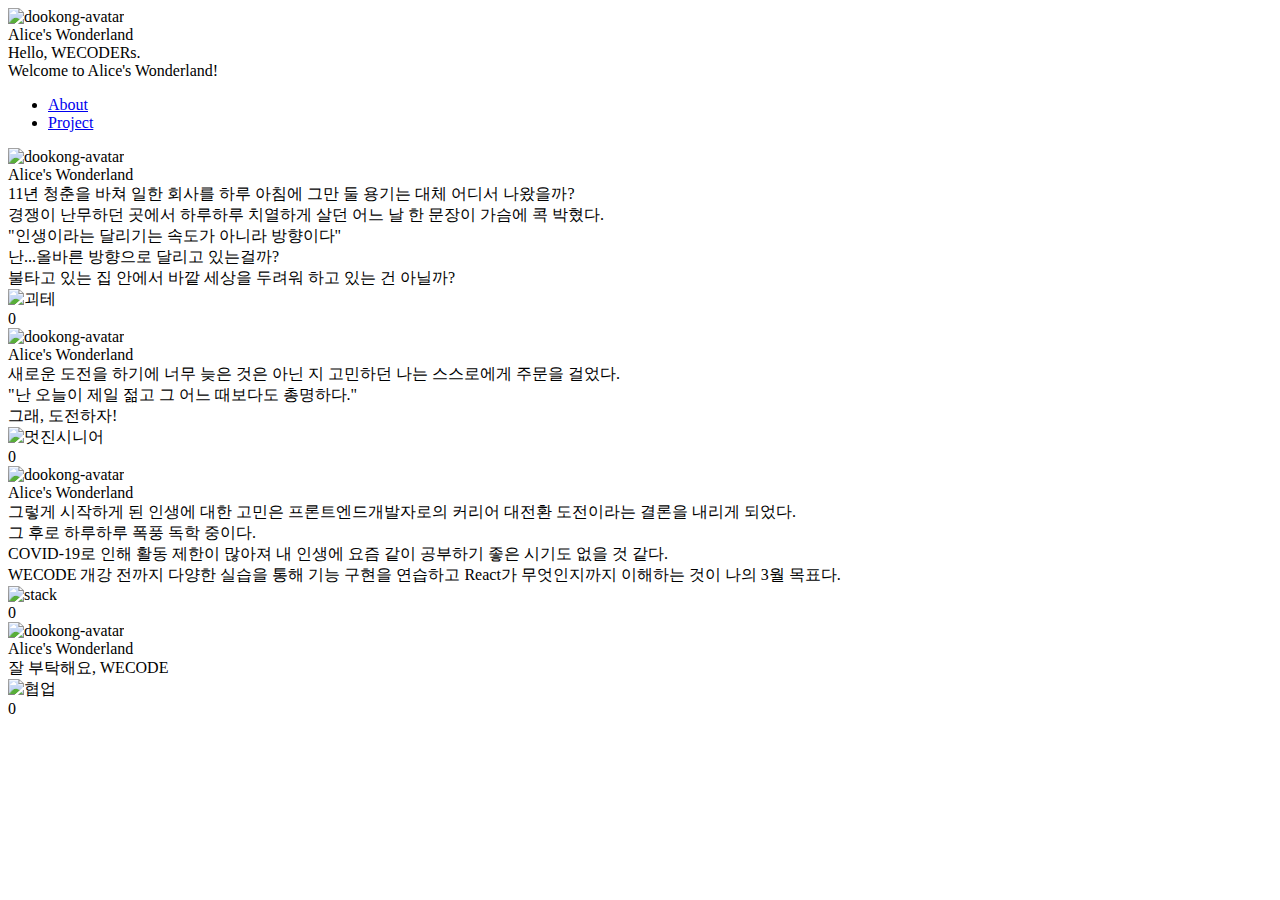
==== index.html @ 56304fc0 "modify like-count to 0" ====
<!DOCTYPE html>
<html lang="en">
	<head>
		<meta charset="UTF-8" />
		<meta http-equiv="X-UA-Compatible" content="IE=edge" />
		<meta name="viewport" content="width=device-width, initial-scale=1.0" />
		<script src="https://kit.fontawesome.com/c539d32fc7.js" crossorigin="anonymous"></script>
		<link rel="preconnect" href="https://fonts.gstatic.com" />
		<link href="https://fonts.googleapis.com/css2?family=Roboto&display=swap" rel="stylesheet" />
		<link rel="shortcut icon" href="./assets/favicon1.ico" type="image/x-icon" />
		<link rel="icon" href="./assets/favicon1.ico" type="image/x-icon" />
		<link rel="stylesheet" href="style.css" />
		<title>Alice's Page</title>
	</head>
	<body>
		<!-- main page -->
		<div class="main">
			<!-- container -->
			<div class="main__container">
				<div class="main__info">
					<img class="main__avatar" src="./assets/두콩이 펫 가족 (46).jpg" alt="dookong-avatar" />
					<div class="main__title">Alice's Wonderland</div>
				</div>
				<div class="main__icons">
					<a
						href="https://www.instagram.com/1dookong/"
						class="main__icon main__icon--active"
						target="_blank"
					>
						<i class="fab fa-instagram"></i>
					</a>
					<a href="mailto:aliceinkorea.frontend@gmail.com" class="main__icon" target="_blank">
						<i class="far fa-envelope"></i>
					</a>
				</div>
			</div>
			<!-- text -->
			<div class="main__text">Hello, WECODERs.<br />Welcome to Alice's Wonderland!</div>

			<!-- menus -->
			<ul class="main__menus">
				<li class="main__menu main__menu--on">
					<a href="./index.html">About</a>
				</li>
				<li class="main__menu">
					<a href="./project.html">Project</a>
				</li>
			</ul>
		</div>

		<!-- card1 -->
		<div class="card">
			<!-- common component -->
			<div class="card__info">
				<img class="card__avatar" src="./assets/두콩이 펫 가족 (46).jpg" alt="dookong-avatar" />
				<div class="card__title">Alice's Wonderland</div>
			</div>

			<!-- text area -->
			<div class="card__text">
				11년 청춘을 바쳐 일한 회사를 하루 아침에 그만 둘 용기는 대체 어디서 나왔을까? <br />경쟁이
				난무하던 곳에서 하루하루 치열하게 살던 어느 날 한 문장이 가슴에 콕 박혔다. <br />"인생이라는
				달리기는 속도가 아니라 방향이다"<br />
				난...올바른 방향으로 달리고 있는걸까? <br />불타고 있는 집 안에서 바깥 세상을 두려워 하고
				있는 건 아닐까?
			</div>

			<!-- img area -->
			<img class="card__img" src="./assets/괴테.jfif" alt="괴테" />
			<div class="card__divider"></div>

			<!-- footer -->
			<div class="footer">
				<div class="footer__icon">
					<i class="fas fa-heart"></i>
					<span class="card__likes">0</span>
				</div>
				<div class="footer__icon">
					<i class="fas fa-share-alt"></i>
				</div>
			</div>
		</div>

		<!-- card2 -->
		<div class="card">
			<!-- common component -->
			<div class="card__info">
				<img class="card__avatar" src="./assets/두콩이 펫 가족 (46).jpg" alt="dookong-avatar" />
				<div class="card__title">Alice's Wonderland</div>
			</div>

			<!-- text area -->
			<div class="card__text">
				새로운 도전을 하기에 너무 늦은 것은 아닌 지 고민하던 나는 스스로에게 주문을 걸었다.<br />
				"난 오늘이 제일 젊고 그 어느 때보다도 총명하다."<br />
				그래, 도전하자!
			</div>

			<!-- img area -->
			<img class="card__img" src="./assets/액티브시니어.png" alt="멋진시니어" />
			<div class="card__divider"></div>
			<!-- icons -->
			<div class="footer">
				<div class="footer__icon">
					<i class="fas fa-heart"></i>
					<span class="card__likes">0</span>
				</div>
				<div class="footer__icon">
					<i class="fas fa-share-alt"></i>
				</div>
			</div>
		</div>

		<!-- card3 -->
		<div class="card">
			<!-- common component -->
			<div class="card__info">
				<img class="card__avatar" src="./assets/두콩이 펫 가족 (46).jpg" alt="dookong-avatar" />
				<div class="card__title">Alice's Wonderland</div>
			</div>

			<!-- text area -->
			<div class="card__text">
				그렇게 시작하게 된 인생에 대한 고민은 프론트엔드개발자로의 커리어 대전환 도전이라는 결론을
				내리게 되었다.<br />
				그 후로 하루하루 폭풍 독학 중이다.<br />
				COVID-19로 인해 활동 제한이 많아져 내 인생에 요즘 같이 공부하기 좋은 시기도 없을 것 같다.<br />
				WECODE 개강 전까지 다양한 실습을 통해 기능 구현을 연습하고 React가 무엇인지까지 이해하는
				것이 나의 3월 목표다.
			</div>

			<!-- img area -->
			<img class="card__img" src="./assets/HTML-CSS-Javascript-and-React.JS 2.png" alt="stack" />
			<div class="card__divider"></div>

			<!-- footer -->
			<div class="footer">
				<div class="footer__icon">
					<i class="fas fa-heart"></i>
					<span class="card__likes">0</span>
				</div>
				<div class="footer__icon">
					<i class="fas fa-share-alt"></i>
				</div>
			</div>
		</div>

		<!-- card4 -->
		<div class="card">
			<!-- common component -->
			<div class="card__info">
				<img class="card__avatar" src="./assets/두콩이 펫 가족 (46).jpg" alt="dookong-avatar" />
				<div class="card__title">Alice's Wonderland</div>
			</div>

			<!-- text area -->
			<div class="card__text">
				잘 부탁해요, <span> <i class="fas fa-chevron-right"></i>WECODE</span>
				<i class="far fa-kiss-wink-heart"></i>
			</div>

			<!-- img area -->
			<img class="card__img" src="./assets/협업.jpg" alt="협업" />
			<div class="card__divider"></div>

			<!-- footer -->
			<div class="footer">
				<div class="footer__icon">
					<i class="fas fa-heart"></i>
					<span class="card__likes">0</span>
				</div>
				<div class="footer__icon">
					<i class="fas fa-share-alt"></i>
				</div>
			</div>
		</div>
		<script src="main.js"></script>
	</body>
</html>
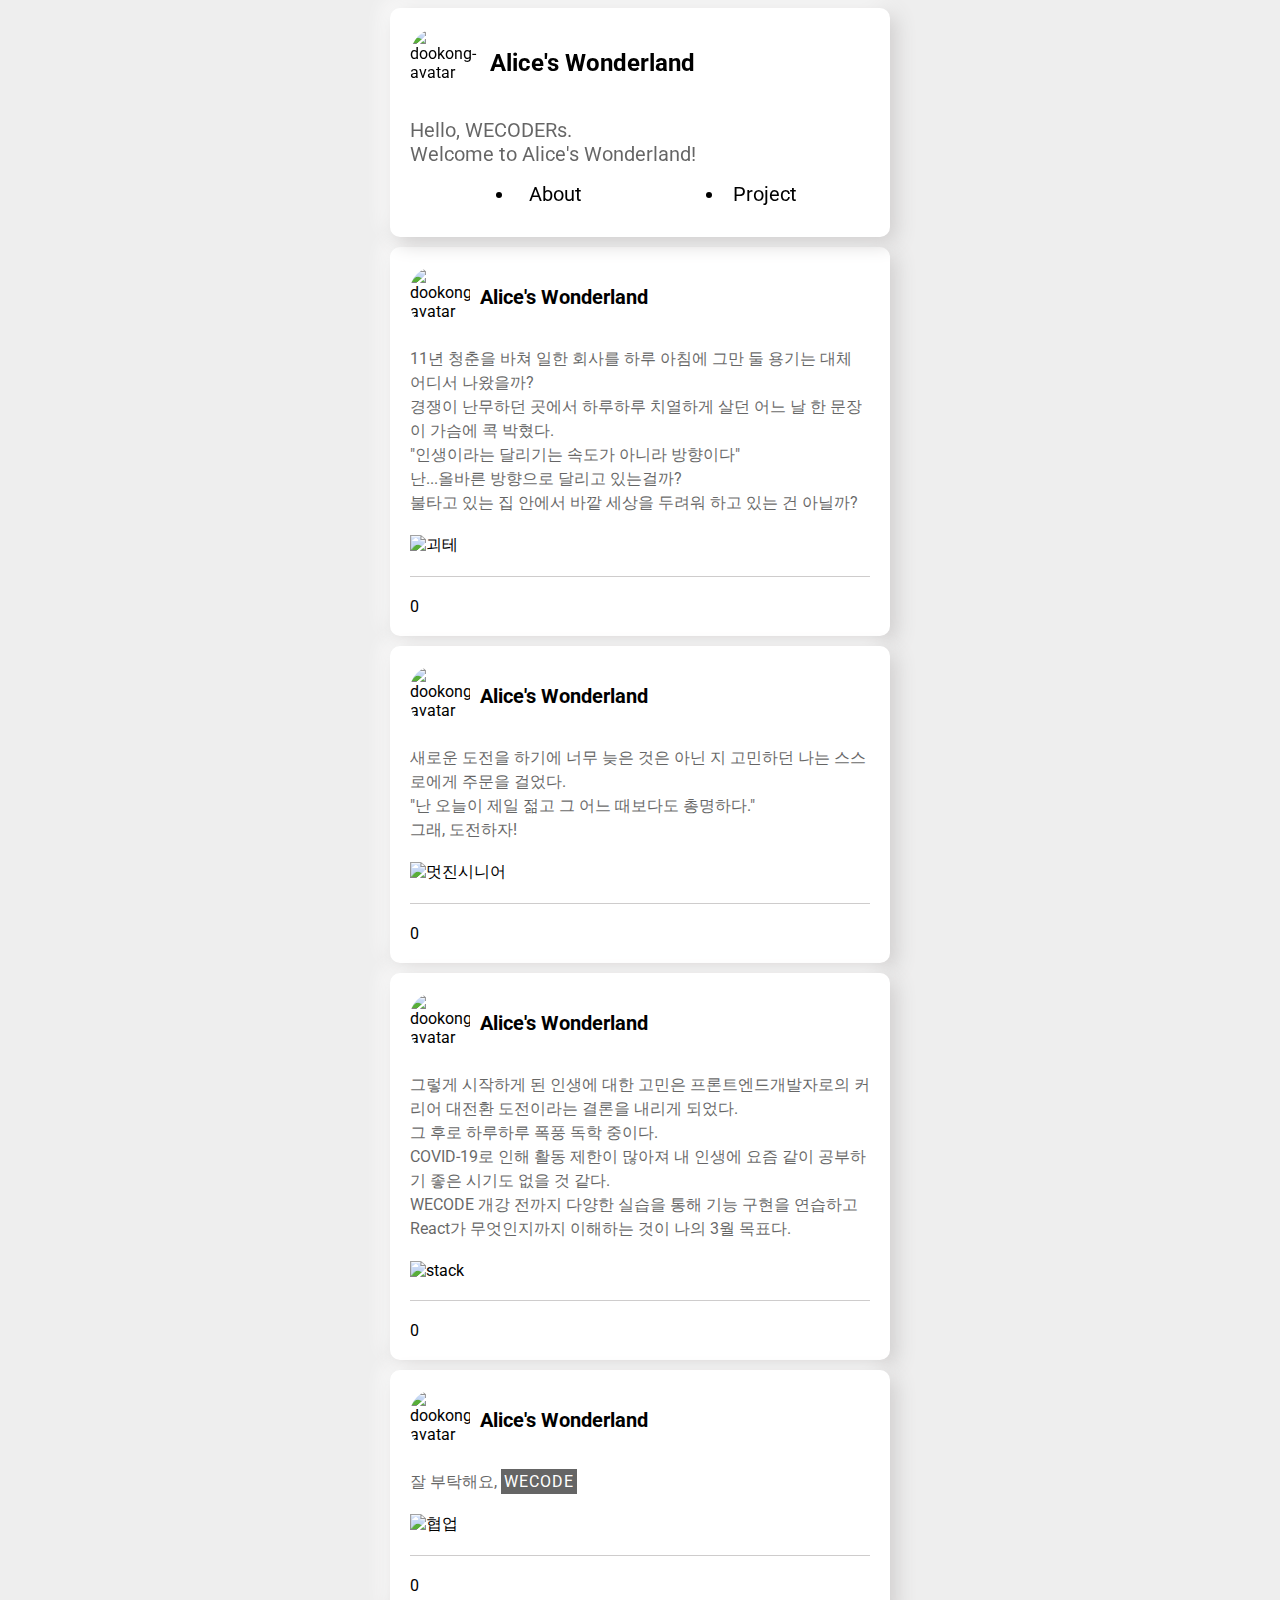
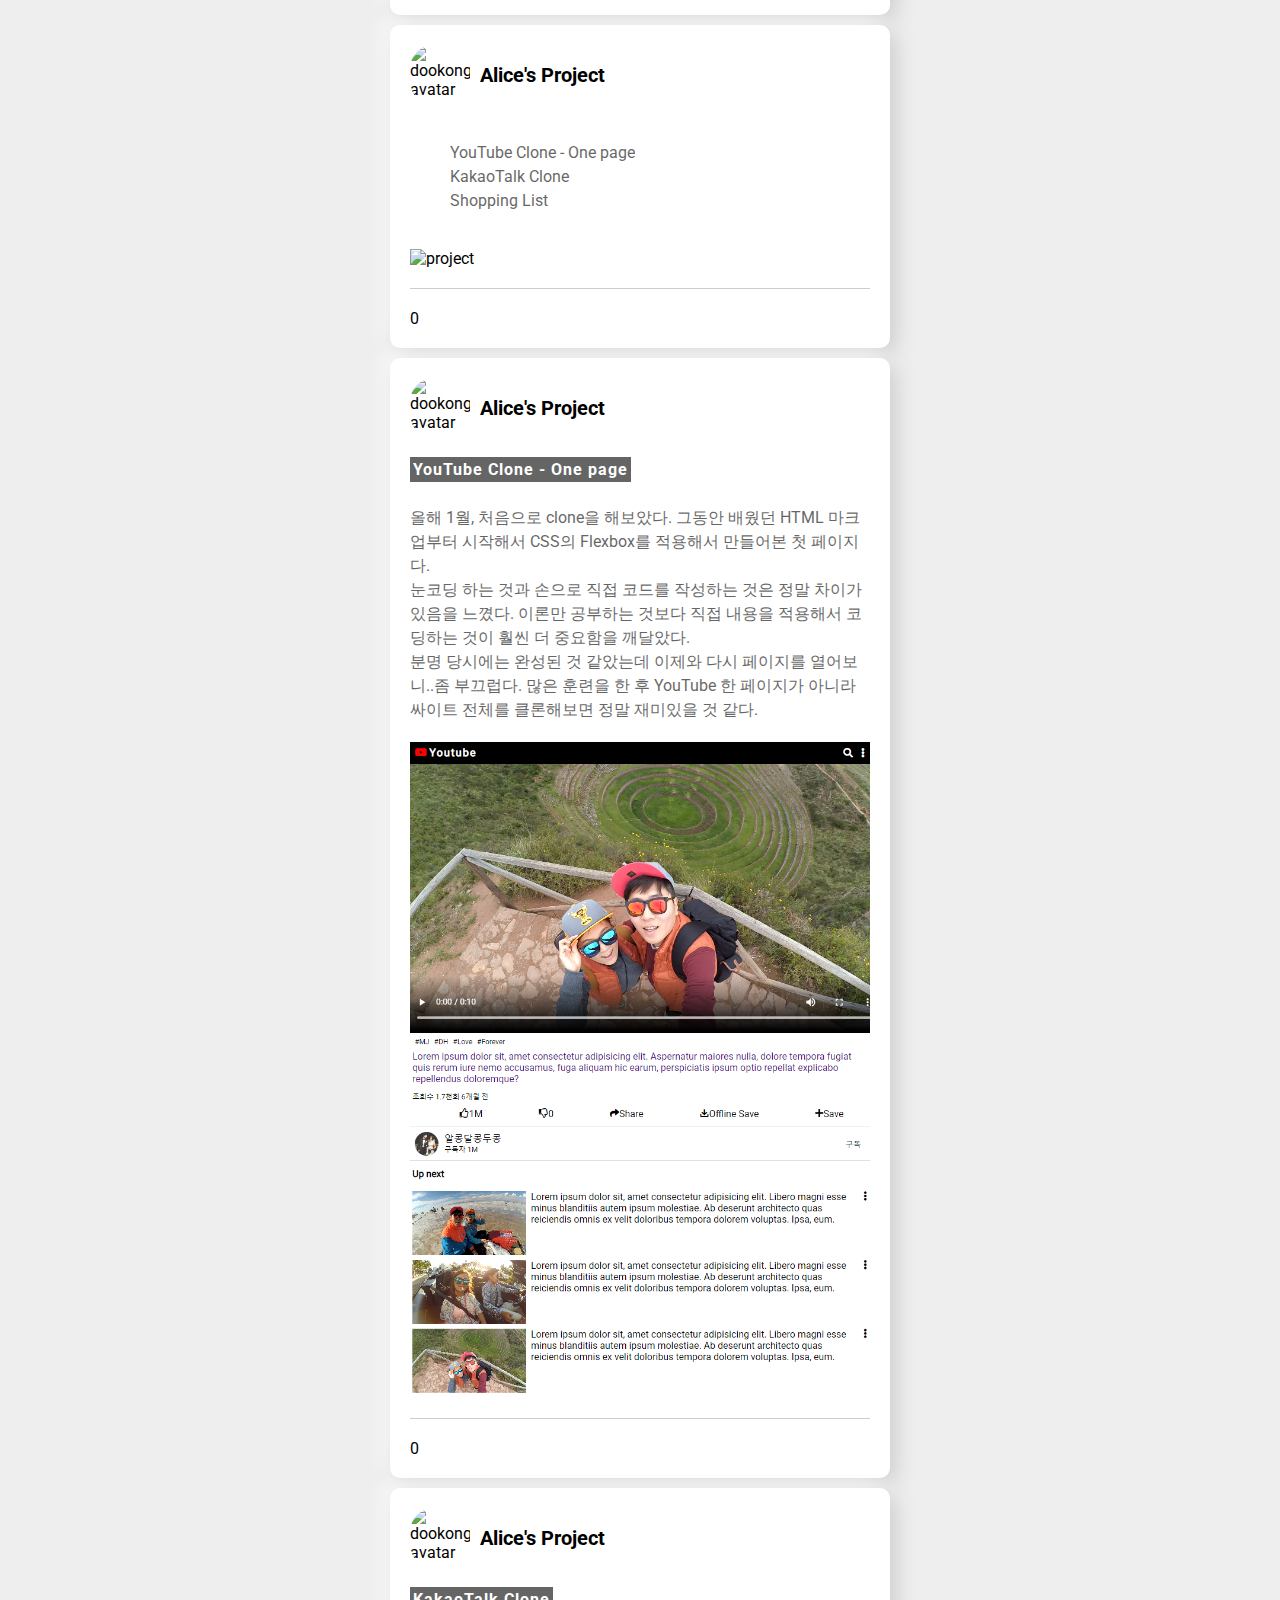
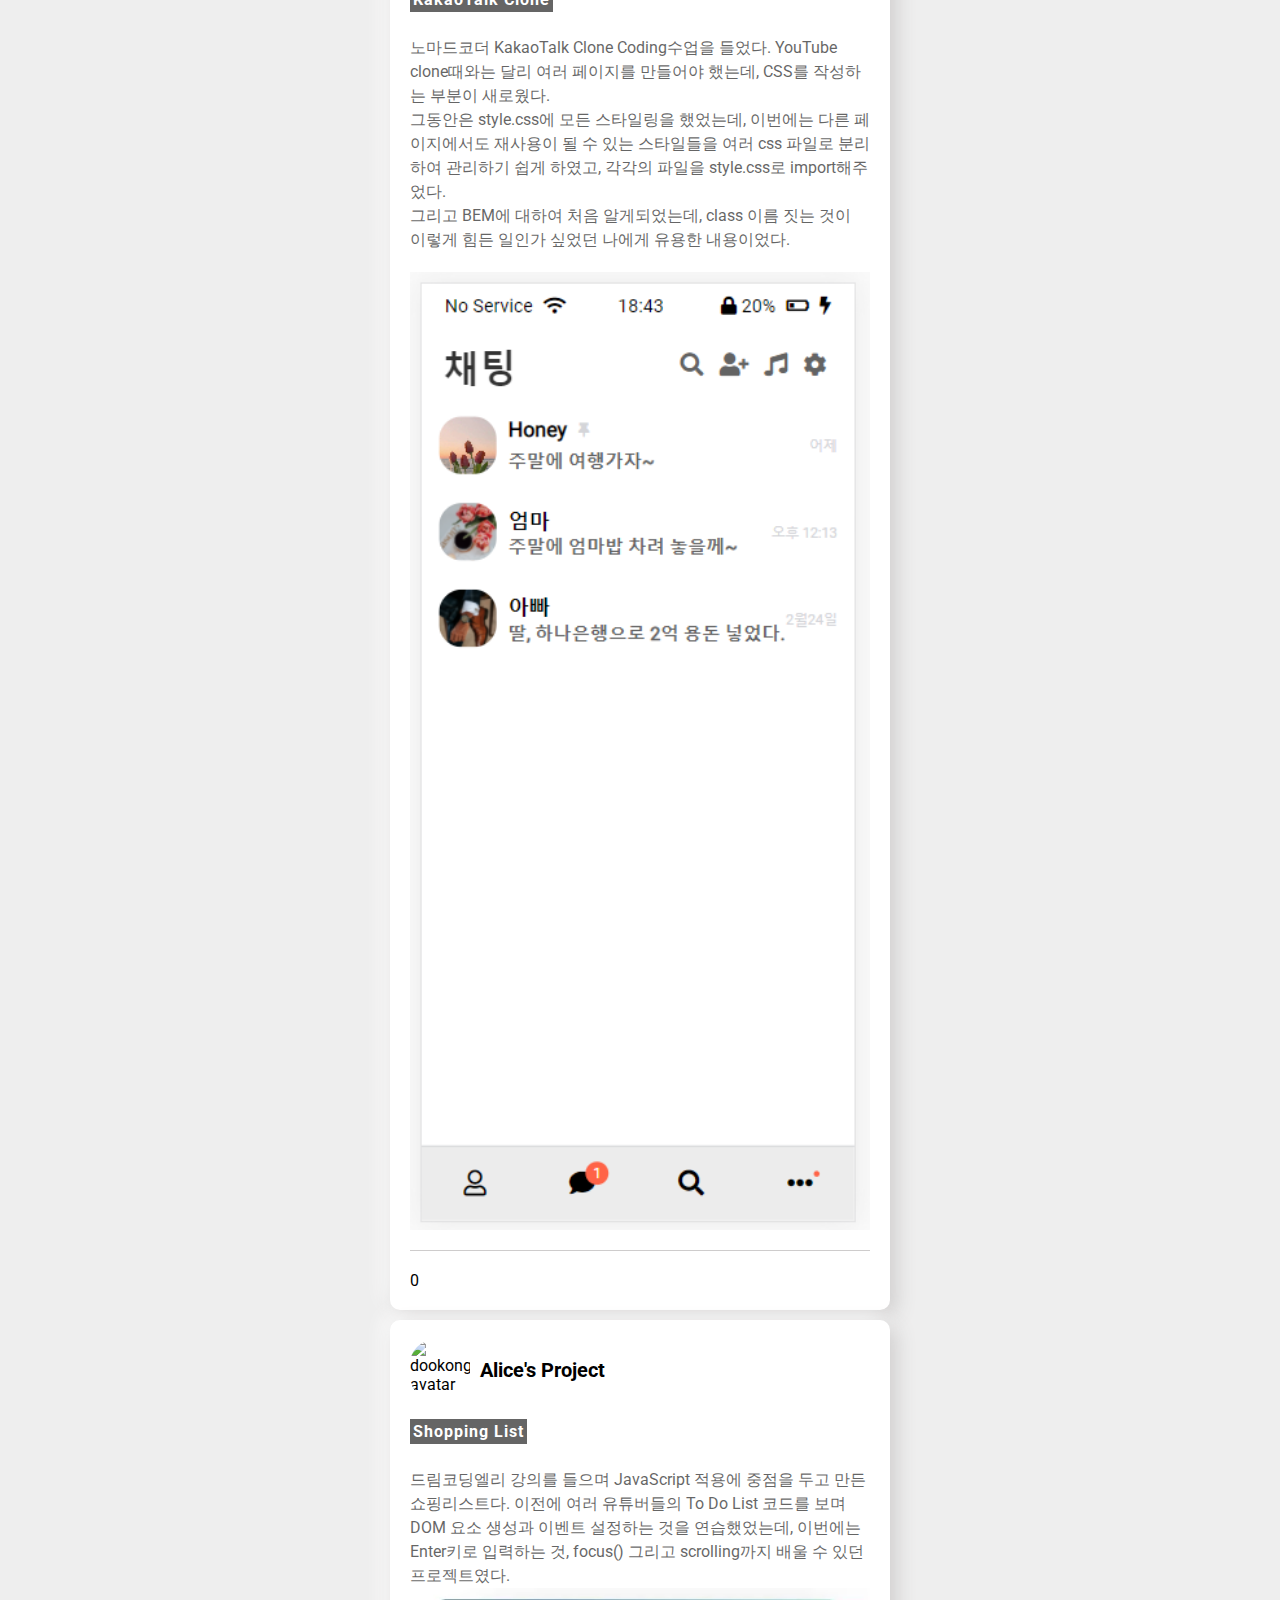
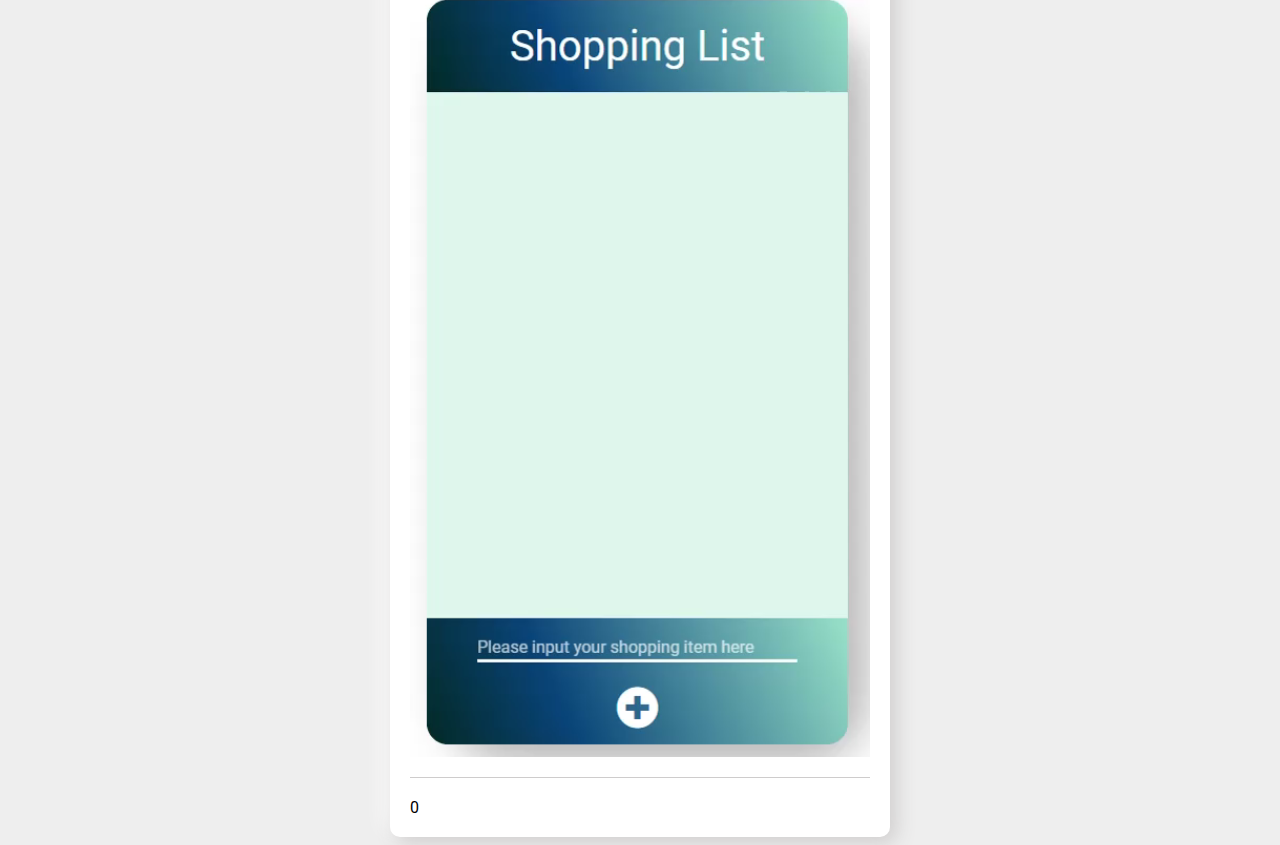
==== commit 1769dbb8: "Merge pull request #2 from Alice-in-korea/test" ====
--- a/index.html
+++ b/index.html
@@ -35,145 +35,344 @@
 				</div>
 			</div>
 			<!-- text -->
-			<div class="main__text">Hello, WECODERs.<br />Welcome to Alice's Wonderland!</div>
+			<div class="main__text">Hello, WECODERs.<br />Welcome to Alice's Wonderland!<br /></div>
 
 			<!-- menus -->
 			<ul class="main__menus">
-				<li class="main__menu main__menu--on">
-					<a href="./index.html">About</a>
+				<li class="main__menu active" data-name="about">
+					<button>About</button>
 				</li>
-				<li class="main__menu">
-					<a href="./project.html">Project</a>
+				<li class="main__menu" data-name="project">
+					<button>Project</button>
 				</li>
 			</ul>
 		</div>
 
-		<!-- card1 -->
-		<div class="card">
-			<!-- common component -->
-			<div class="card__info">
-				<img class="card__avatar" src="./assets/두콩이 펫 가족 (46).jpg" alt="dookong-avatar" />
-				<div class="card__title">Alice's Wonderland</div>
-			</div>
-
-			<!-- text area -->
-			<div class="card__text">
-				11년 청춘을 바쳐 일한 회사를 하루 아침에 그만 둘 용기는 대체 어디서 나왔을까? <br />경쟁이
-				난무하던 곳에서 하루하루 치열하게 살던 어느 날 한 문장이 가슴에 콕 박혔다. <br />"인생이라는
-				달리기는 속도가 아니라 방향이다"<br />
-				난...올바른 방향으로 달리고 있는걸까? <br />불타고 있는 집 안에서 바깥 세상을 두려워 하고
-				있는 건 아닐까?
-			</div>
-
-			<!-- img area -->
-			<img class="card__img" src="./assets/괴테.jfif" alt="괴테" />
-			<div class="card__divider"></div>
-
-			<!-- footer -->
-			<div class="footer">
-				<div class="footer__icon">
-					<i class="fas fa-heart"></i>
-					<span class="card__likes">0</span>
-				</div>
-				<div class="footer__icon">
-					<i class="fas fa-share-alt"></i>
-				</div>
-			</div>
-		</div>
-
-		<!-- card2 -->
-		<div class="card">
-			<!-- common component -->
-			<div class="card__info">
-				<img class="card__avatar" src="./assets/두콩이 펫 가족 (46).jpg" alt="dookong-avatar" />
-				<div class="card__title">Alice's Wonderland</div>
-			</div>
-
-			<!-- text area -->
-			<div class="card__text">
-				새로운 도전을 하기에 너무 늦은 것은 아닌 지 고민하던 나는 스스로에게 주문을 걸었다.<br />
-				"난 오늘이 제일 젊고 그 어느 때보다도 총명하다."<br />
-				그래, 도전하자!
-			</div>
-
-			<!-- img area -->
-			<img class="card__img" src="./assets/액티브시니어.png" alt="멋진시니어" />
-			<div class="card__divider"></div>
-			<!-- icons -->
-			<div class="footer">
-				<div class="footer__icon">
-					<i class="fas fa-heart"></i>
-					<span class="card__likes">0</span>
-				</div>
-				<div class="footer__icon">
-					<i class="fas fa-share-alt"></i>
-				</div>
-			</div>
-		</div>
-
-		<!-- card3 -->
-		<div class="card">
-			<!-- common component -->
-			<div class="card__info">
-				<img class="card__avatar" src="./assets/두콩이 펫 가족 (46).jpg" alt="dookong-avatar" />
-				<div class="card__title">Alice's Wonderland</div>
-			</div>
-
-			<!-- text area -->
-			<div class="card__text">
-				그렇게 시작하게 된 인생에 대한 고민은 프론트엔드개발자로의 커리어 대전환 도전이라는 결론을
-				내리게 되었다.<br />
-				그 후로 하루하루 폭풍 독학 중이다.<br />
-				COVID-19로 인해 활동 제한이 많아져 내 인생에 요즘 같이 공부하기 좋은 시기도 없을 것 같다.<br />
-				WECODE 개강 전까지 다양한 실습을 통해 기능 구현을 연습하고 React가 무엇인지까지 이해하는
-				것이 나의 3월 목표다.
-			</div>
-
-			<!-- img area -->
-			<img class="card__img" src="./assets/HTML-CSS-Javascript-and-React.JS 2.png" alt="stack" />
-			<div class="card__divider"></div>
-
-			<!-- footer -->
-			<div class="footer">
-				<div class="footer__icon">
-					<i class="fas fa-heart"></i>
-					<span class="card__likes">0</span>
-				</div>
-				<div class="footer__icon">
-					<i class="fas fa-share-alt"></i>
-				</div>
-			</div>
-		</div>
-
-		<!-- card4 -->
-		<div class="card">
-			<!-- common component -->
-			<div class="card__info">
-				<img class="card__avatar" src="./assets/두콩이 펫 가족 (46).jpg" alt="dookong-avatar" />
-				<div class="card__title">Alice's Wonderland</div>
-			</div>
-
-			<!-- text area -->
-			<div class="card__text">
-				잘 부탁해요, <span> <i class="fas fa-chevron-right"></i>WECODE</span>
-				<i class="far fa-kiss-wink-heart"></i>
-			</div>
-
-			<!-- img area -->
-			<img class="card__img" src="./assets/협업.jpg" alt="협업" />
-			<div class="card__divider"></div>
-
-			<!-- footer -->
-			<div class="footer">
-				<div class="footer__icon">
-					<i class="fas fa-heart"></i>
-					<span class="card__likes">0</span>
-				</div>
-				<div class="footer__icon">
-					<i class="fas fa-share-alt"></i>
-				</div>
-			</div>
-		</div>
+		<section class="about">
+			<!-- card1 -->
+			<div class="card">
+				<!-- common component -->
+				<div class="card__info">
+					<img class="card__avatar" src="./assets/두콩이 펫 가족 (46).jpg" alt="dookong-avatar" />
+					<div class="card__title">Alice's Wonderland</div>
+				</div>
+
+				<!-- text area -->
+				<div class="card__text">
+					11년 청춘을 바쳐 일한 회사를 하루 아침에 그만 둘 용기는 대체 어디서 나왔을까? <br />경쟁이
+					난무하던 곳에서 하루하루 치열하게 살던 어느 날 한 문장이 가슴에 콕 박혔다.
+					<br />"인생이라는 달리기는 속도가 아니라 방향이다"<br />
+					난...올바른 방향으로 달리고 있는걸까? <br />불타고 있는 집 안에서 바깥 세상을 두려워 하고
+					있는 건 아닐까?
+				</div>
+
+				<!-- img area -->
+				<img class="card__img" src="./assets/괴테.jfif" alt="괴테" />
+				<div class="card__divider"></div>
+
+				<!-- footer -->
+				<div class="footer">
+					<div class="footer__icon">
+						<i class="fas fa-heart"></i>
+						<span class="card__likes">0</span>
+					</div>
+					<div class="footer__icon">
+						<i class="fas fa-home"></i>
+					</div>
+				</div>
+			</div>
+
+			<!-- card2 -->
+			<div class="card">
+				<!-- common component -->
+				<div class="card__info">
+					<img class="card__avatar" src="./assets/두콩이 펫 가족 (46).jpg" alt="dookong-avatar" />
+					<div class="card__title">Alice's Wonderland</div>
+				</div>
+
+				<!-- text area -->
+				<div class="card__text">
+					새로운 도전을 하기에 너무 늦은 것은 아닌 지 고민하던 나는 스스로에게 주문을 걸었다.<br />
+					"난 오늘이 제일 젊고 그 어느 때보다도 총명하다."<br />
+					그래, 도전하자!
+				</div>
+
+				<!-- img area -->
+				<img class="card__img" src="./assets/액티브시니어.png" alt="멋진시니어" />
+				<div class="card__divider"></div>
+				<!-- icons -->
+				<div class="footer">
+					<div class="footer__icon">
+						<i class="fas fa-heart"></i>
+						<span class="card__likes">0</span>
+					</div>
+					<div class="footer__icon">
+						<i class="fas fa-home"></i>
+					</div>
+				</div>
+			</div>
+
+			<!-- card3 -->
+			<div class="card">
+				<!-- common component -->
+				<div class="card__info">
+					<img class="card__avatar" src="./assets/두콩이 펫 가족 (46).jpg" alt="dookong-avatar" />
+					<div class="card__title">Alice's Wonderland</div>
+				</div>
+
+				<!-- text area -->
+				<div class="card__text">
+					그렇게 시작하게 된 인생에 대한 고민은 프론트엔드개발자로의 커리어 대전환 도전이라는 결론을
+					내리게 되었다.<br />
+					그 후로 하루하루 폭풍 독학 중이다.<br />
+					COVID-19로 인해 활동 제한이 많아져 내 인생에 요즘 같이 공부하기 좋은 시기도 없을 것
+					같다.<br />
+					WECODE 개강 전까지 다양한 실습을 통해 기능 구현을 연습하고 React가 무엇인지까지 이해하는
+					것이 나의 3월 목표다.
+				</div>
+
+				<!-- img area -->
+				<img class="card__img" src="./assets/HTML-CSS-Javascript-and-React.JS 2.png" alt="stack" />
+				<div class="card__divider"></div>
+
+				<!-- footer -->
+				<div class="footer">
+					<div class="footer__icon">
+						<i class="fas fa-heart"></i>
+						<span class="card__likes">0</span>
+					</div>
+					<div class="footer__icon">
+						<i class="fas fa-home"></i>
+					</div>
+				</div>
+			</div>
+
+			<!-- card4 -->
+			<div class="card">
+				<!-- common component -->
+				<div class="card__info">
+					<img class="card__avatar" src="./assets/두콩이 펫 가족 (46).jpg" alt="dookong-avatar" />
+					<div class="card__title">Alice's Wonderland</div>
+				</div>
+
+				<!-- text area -->
+				<div class="card__text">
+					잘 부탁해요, <span> <i class="fas fa-chevron-right"></i>WECODE</span>
+					<i class="far fa-kiss-wink-heart"></i>
+				</div>
+
+				<!-- img area -->
+				<img class="card__img" src="./assets/협업.jpg" alt="협업" />
+				<div class="card__divider"></div>
+
+				<!-- footer -->
+				<div class="footer">
+					<div class="footer__icon">
+						<i class="fas fa-heart"></i>
+						<span class="card__likes">0</span>
+					</div>
+					<div class="footer__icon">
+						<i class="fas fa-home"></i>
+					</div>
+				</div>
+			</div>
+		</section>
+		<section class="project">
+			<!-- card1 -->
+			<div class="card">
+				<!-- common component -->
+				<div class="card__container">
+					<div class="card__info">
+						<img class="card__avatar" src="./assets/두콩이 펫 가족 (46).jpg" alt="dookong-avatar" />
+						<div class="card__title">Alice's Project</div>
+					</div>
+					<div class="card__icons">
+						<a class="card__icon" href="https://github.com/Alice-in-korea" target="_blank">
+							<i class="fab fa-github"></i>
+						</a>
+						<a class="card__icon" href="https://velog.io/@aliceinkorea" target="_blank">
+							<i class="fa fa-vimeo"></i>
+						</a>
+					</div>
+				</div>
+
+				<!-- text area -->
+				<div class="card__text">
+					<ol class="projects">
+						<li class="project">
+							<div>YouTube Clone - One page</div>
+							<div class="project__icons">
+								<i class="fab fa-html5"></i>
+								<i class="fab fa-css3-alt"></i>
+							</div>
+						</li>
+						<li class="project">
+							<div>KakaoTalk Clone</div>
+							<div class="project__icons">
+								<i class="fab fa-html5"></i>
+								<i class="fab fa-css3-alt"></i>
+							</div>
+						</li>
+						<li class="project">
+							<div>Shopping List</div>
+							<div class="project__icons">
+								<i class="fab fa-html5"></i>
+								<i class="fab fa-css3-alt"></i>
+								<i class="fab fa-js"></i>
+							</div>
+						</li>
+						<li class="project"><a href="#"></a></li>
+					</ol>
+				</div>
+
+				<!-- img area -->
+				<img class="card__img" src="./assets/project2.png" alt="project" />
+				<div class="card__divider"></div>
+
+				<!-- footer -->
+				<div class="footer">
+					<div class="footer__icon">
+						<i class="fas fa-heart"></i>
+						<span class="card__likes">0</span>
+					</div>
+					<div class="footer__icon">
+						<i class="fas fa-home"></i>
+					</div>
+				</div>
+			</div>
+
+			<!-- card2 -->
+			<div class="card">
+				<!-- common component -->
+				<div class="card__container">
+					<div class="card__info">
+						<img class="card__avatar" src="./assets/두콩이 펫 가족 (46).jpg" alt="dookong-avatar" />
+						<div class="card__title">Alice's Project</div>
+					</div>
+					<div class="card__icons">
+						<a class="card__icon" href="https://github.com/Alice-in-korea" target="_blank">
+							<i class="fab fa-github"></i>
+						</a>
+						<a class="card__icon" href="https://velog.io/@aliceinkorea" target="_blank">
+							<i class="fa fa-vimeo"></i>
+						</a>
+					</div>
+				</div>
+
+				<!-- text area -->
+				<div class="card__text">
+					<span><strong>YouTube Clone - One page</strong></span
+					><br /><br />
+					올해 1월, 처음으로 clone을 해보았다. 그동안 배웠던 HTML 마크업부터 시작해서 CSS의
+					Flexbox를 적용해서 만들어본 첫 페이지다. <br />눈코딩 하는 것과 손으로 직접 코드를
+					작성하는 것은 정말 차이가 있음을 느꼈다. 이론만 공부하는 것보다 직접 내용을 적용해서
+					코딩하는 것이 훨씬 더 중요함을 깨달았다. <br />분명 당시에는 완성된 것 같았는데 이제와
+					다시 페이지를 열어보니..좀 부끄럽다. 많은 훈련을 한 후 YouTube 한 페이지가 아니라 싸이트
+					전체를 클론해보면 정말 재미있을 것 같다.
+				</div>
+
+				<!-- img area -->
+				<img class="card__img" src="./assets/YouTube clone.png" alt="유튜브클론" />
+				<div class="card__divider"></div>
+
+				<!-- footer -->
+				<div class="footer">
+					<div class="footer__icon">
+						<i class="fas fa-heart"></i>
+						<span class="card__likes">0</span>
+					</div>
+					<div class="footer__icon">
+						<i class="fas fa-home"></i>
+					</div>
+				</div>
+			</div>
+
+			<!-- card3 -->
+			<div class="card">
+				<!-- common component -->
+				<div class="card__container">
+					<div class="card__info">
+						<img class="card__avatar" src="./assets/두콩이 펫 가족 (46).jpg" alt="dookong-avatar" />
+						<div class="card__title">Alice's Project</div>
+					</div>
+					<div class="card__icons">
+						<a class="card__icon" href="https://github.com/Alice-in-korea" target="_blank">
+							<i class="fab fa-github"></i>
+						</a>
+						<a class="card__icon" href="https://velog.io/@aliceinkorea" target="_blank">
+							<i class="fa fa-vimeo"></i>
+						</a>
+					</div>
+				</div>
+
+				<!-- text area -->
+				<div class="card__text">
+					<span><strong>KakaoTalk Clone</strong></span
+					><br /><br />
+					노마드코더 KakaoTalk Clone Coding수업을 들었다. YouTube clone때와는 달리 여러 페이지를
+					만들어야 했는데, CSS를 작성하는 부분이 새로웠다. <br />그동안은 style.css에 모든
+					스타일링을 했었는데, 이번에는 다른 페이지에서도 재사용이 될 수 있는 스타일들을 여러 css
+					파일로 분리하여 관리하기 쉽게 하였고, 각각의 파일을 style.css로 import해주었다. <br />
+					그리고 BEM에 대하여 처음 알게되었는데, class 이름 짓는 것이 이렇게 힘든 일인가 싶었던
+					나에게 유용한 내용이었다.
+				</div>
+
+				<!-- img area -->
+				<img class="card__img" src="./assets/kakaotalk clone capture.png" alt="카카오톡클론" />
+				<div class="card__divider"></div>
+
+				<!-- footer -->
+				<div class="footer">
+					<div class="footer__icon">
+						<i class="fas fa-heart"></i>
+						<span class="card__likes">0</span>
+					</div>
+					<div class="footer__icon">
+						<i class="fas fa-home"></i>
+					</div>
+				</div>
+			</div>
+
+			<!-- card4 -->
+			<div class="card card">
+				<!-- common component -->
+				<div class="card__container">
+					<div class="card__info">
+						<img class="card__avatar" src="./assets/두콩이 펫 가족 (46).jpg" alt="dookong-avatar" />
+						<div class="card__title">Alice's Project</div>
+					</div>
+					<div class="card__icons">
+						<a class="card__icon" href="https://github.com/Alice-in-korea" target="_blank">
+							<i class="fab fa-github"></i>
+						</a>
+						<a class="card__icon" href="https://velog.io/@aliceinkorea" target="_blank">
+							<i class="fa fa-vimeo"></i>
+						</a>
+					</div>
+				</div>
+
+				<!-- text area -->
+				<div class="card__text">
+						<span><strong>Shopping List</strong></span
+					><br /><br />드림코딩엘리 강의를 들으며 JavaScript 적용에 중점을 두고 만든 쇼핑리스트다. 이전에 여러 유튜버들의 To Do List 코드를 보며 DOM 요소 생성과 이벤트 설정하는 것을 연습했었는데, 이번에는 Enter키로 입력하는 것, focus() 그리고 scrolling까지 배울 수 있던 프로젝트였다.<br> </div>
+
+				<!-- img area -->
+				<video src="./assets/shopping list/Video/shopping list.mp4" autoplay loop></video>
+				<div class="card__divider"></div>
+
+				<!-- footer -->
+				<div class="footer">
+					<div class="footer__icon">
+						<i class="fas fa-heart"></i>
+						<span class="card__likes">0</span>
+					</div>
+					<div class="footer__icon">
+						<i class="fas fa-home"></i>
+					</div>
+				</div>
+			</div>
+		</section>
+
 		<script src="main.js"></script>
 	</body>
 </html>
--- a/style.css
+++ b/style.css
@@ -0,0 +1,55 @@
+@import url(./reset.css);
+@import url(./components.css/main.css);
+@import url(./components.css/card.css);
+@import url(./components.css/project.css);
+
+:root {
+	/* color */
+	--point: rgb(255, 99, 71);
+	/* font-size */
+	--fs-xxs: 0.8rem;
+	--fs-xs: 0.9rem;
+	--fs-s: 1rem;
+	--fs-m: 1.25rem;
+	--fs-l: 1.5rem;
+	/* space */
+	--space-xs: 5px;
+	--space-s: 10px;
+	--space-m: 20px;
+	--space-l: 30px;
+}
+
+* {
+	box-sizing: border-box;
+}
+
+body {
+	font-family: 'Roboto', sans-serif;
+	background-color: #eee;
+	display: flex;
+	flex-direction: column;
+	align-items: center;
+}
+
+button {
+	font-family: inherit;
+	border: none;
+	background: transparent;
+	font-size: var(--fs-m);
+	cursor: pointer;
+	outline: none;
+}
+
+button:hover {
+	transform: scale(1.1);
+}
+
+a {
+	text-decoration: none;
+	color: #000;
+}
+
+section {
+	display: flex;
+	flex-direction: column;
+}
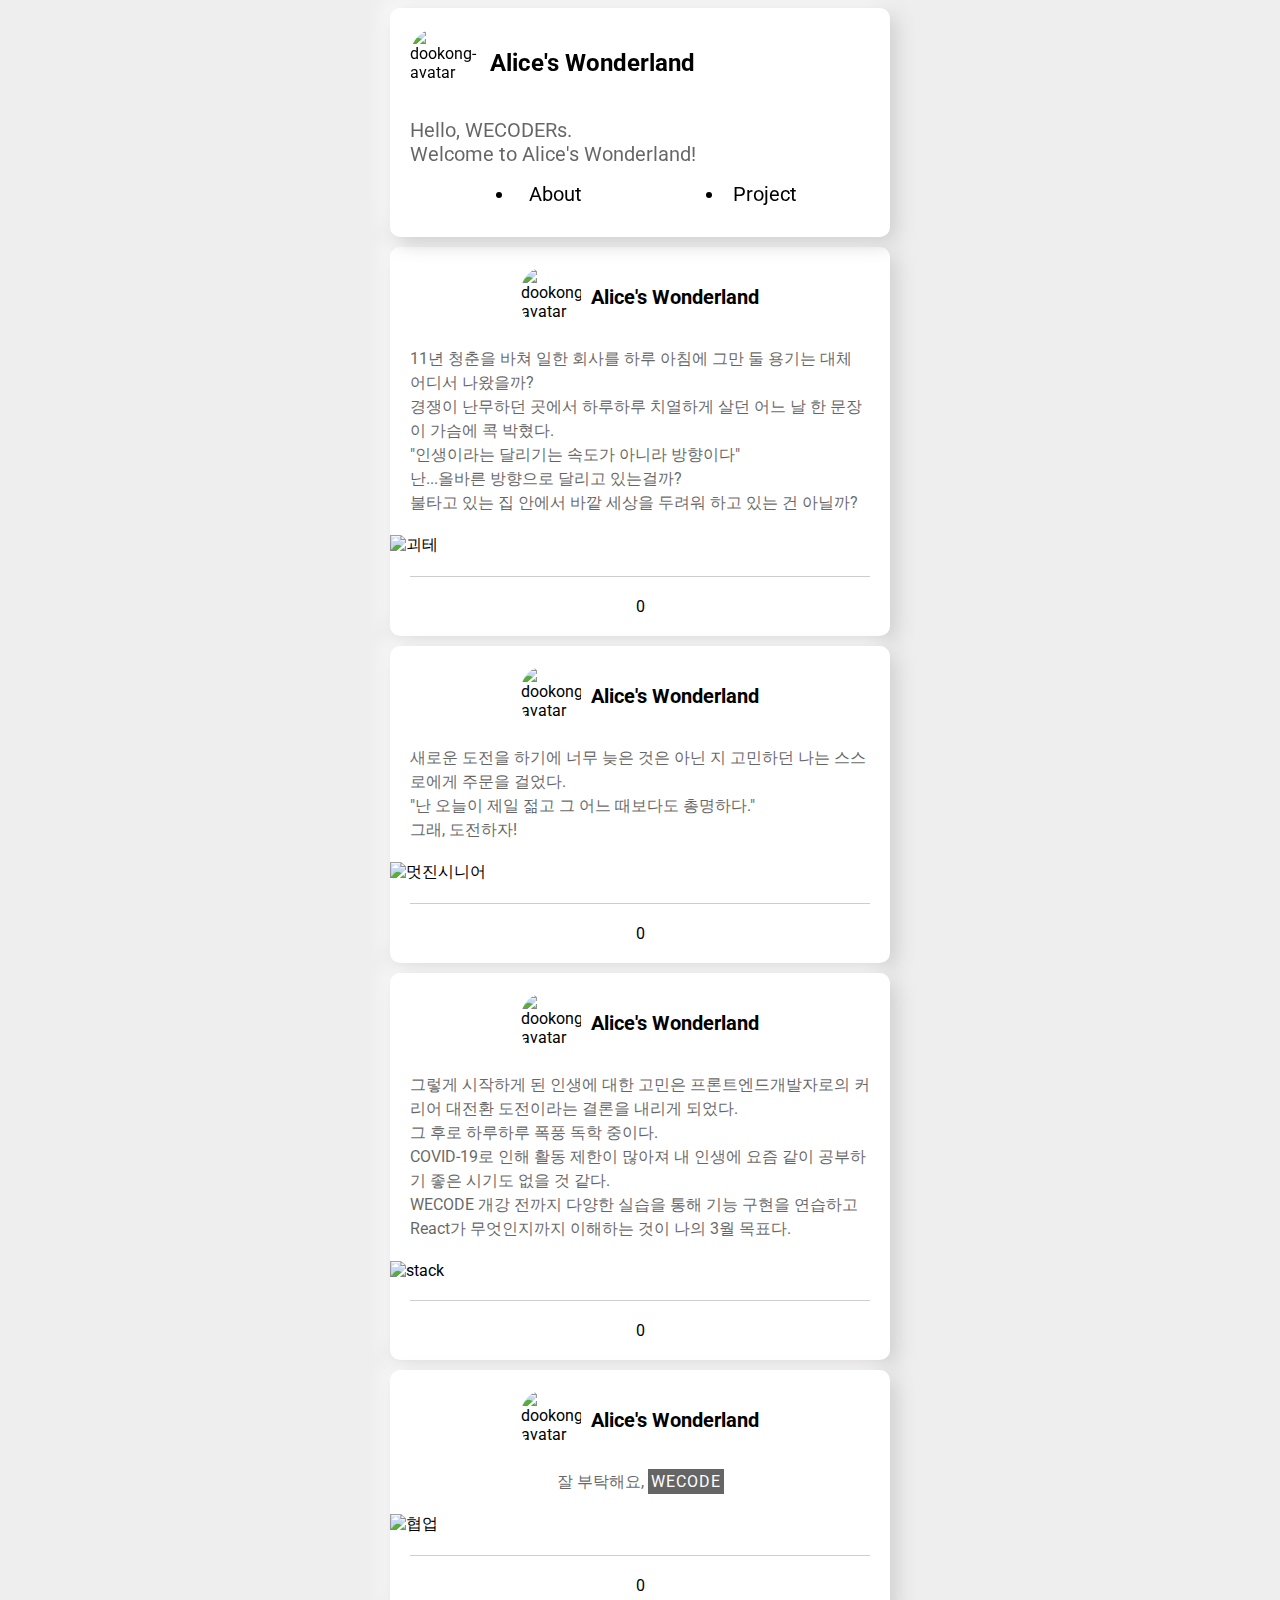
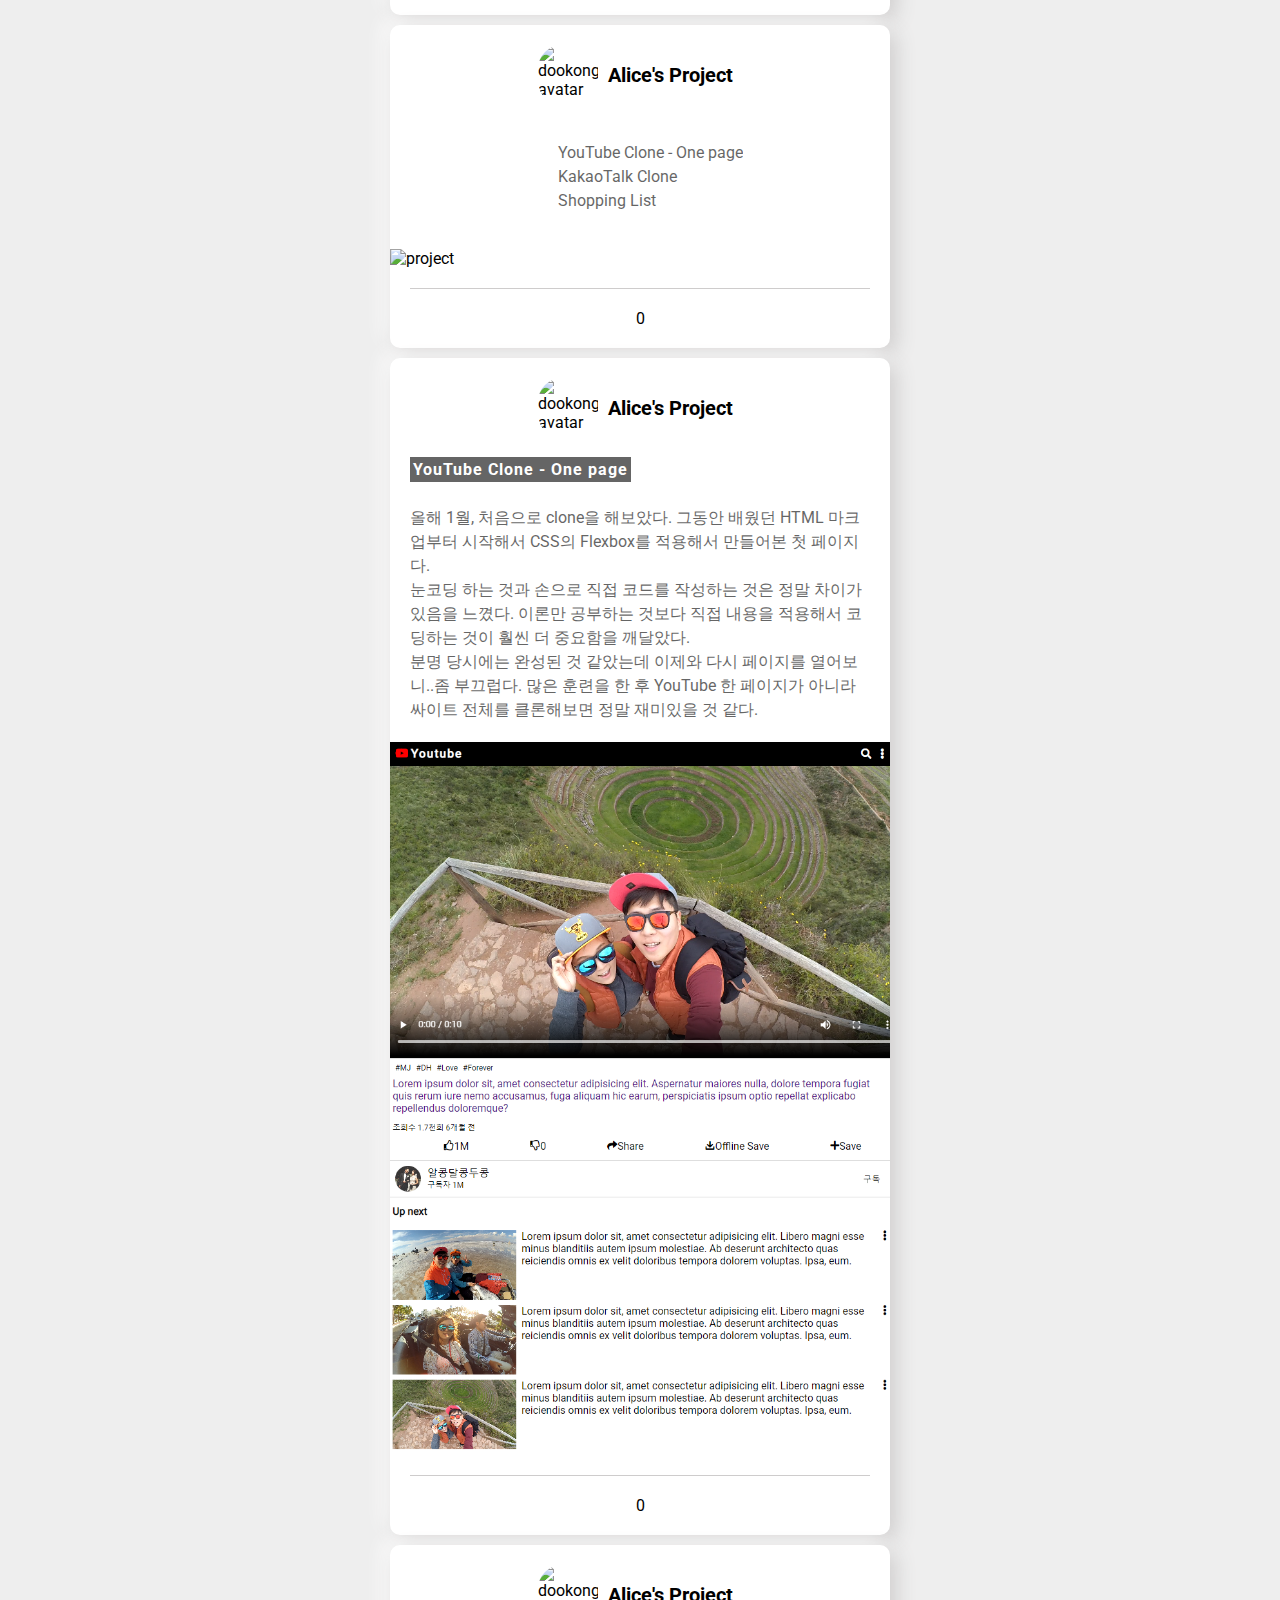
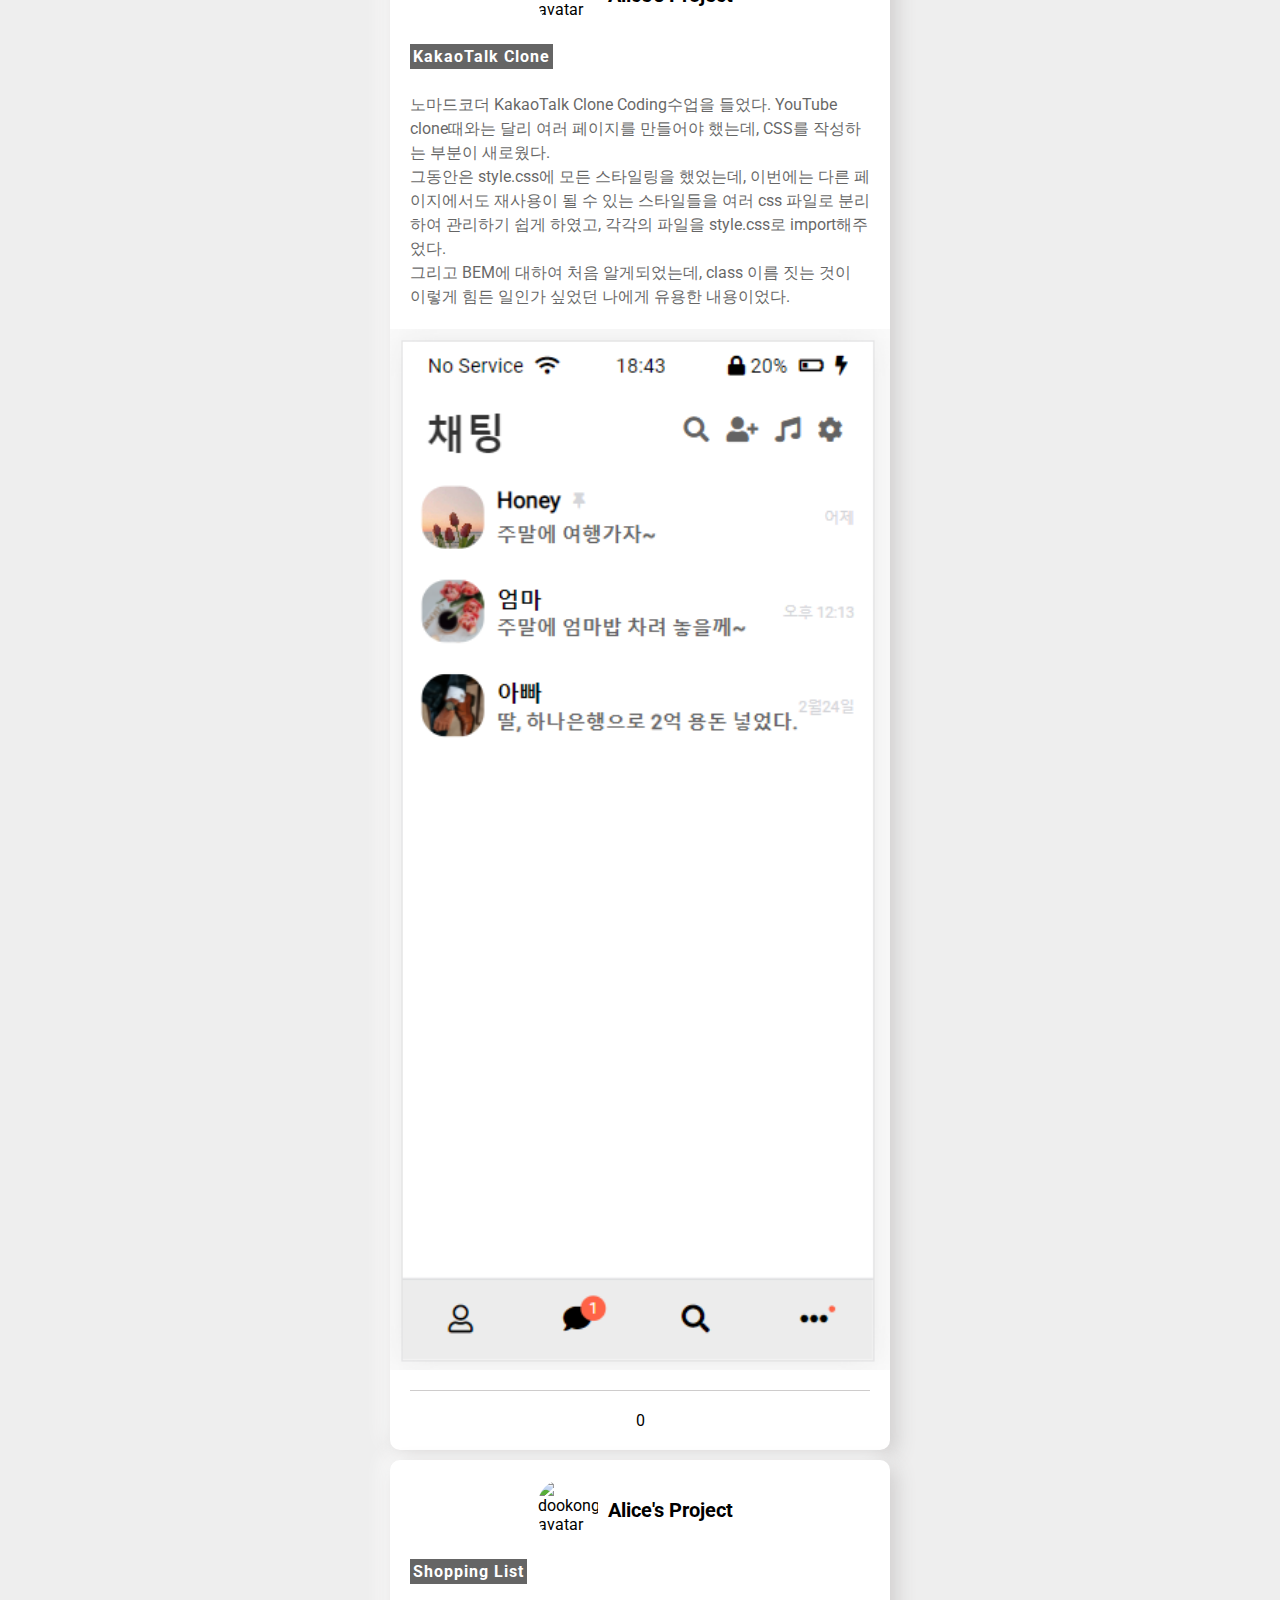
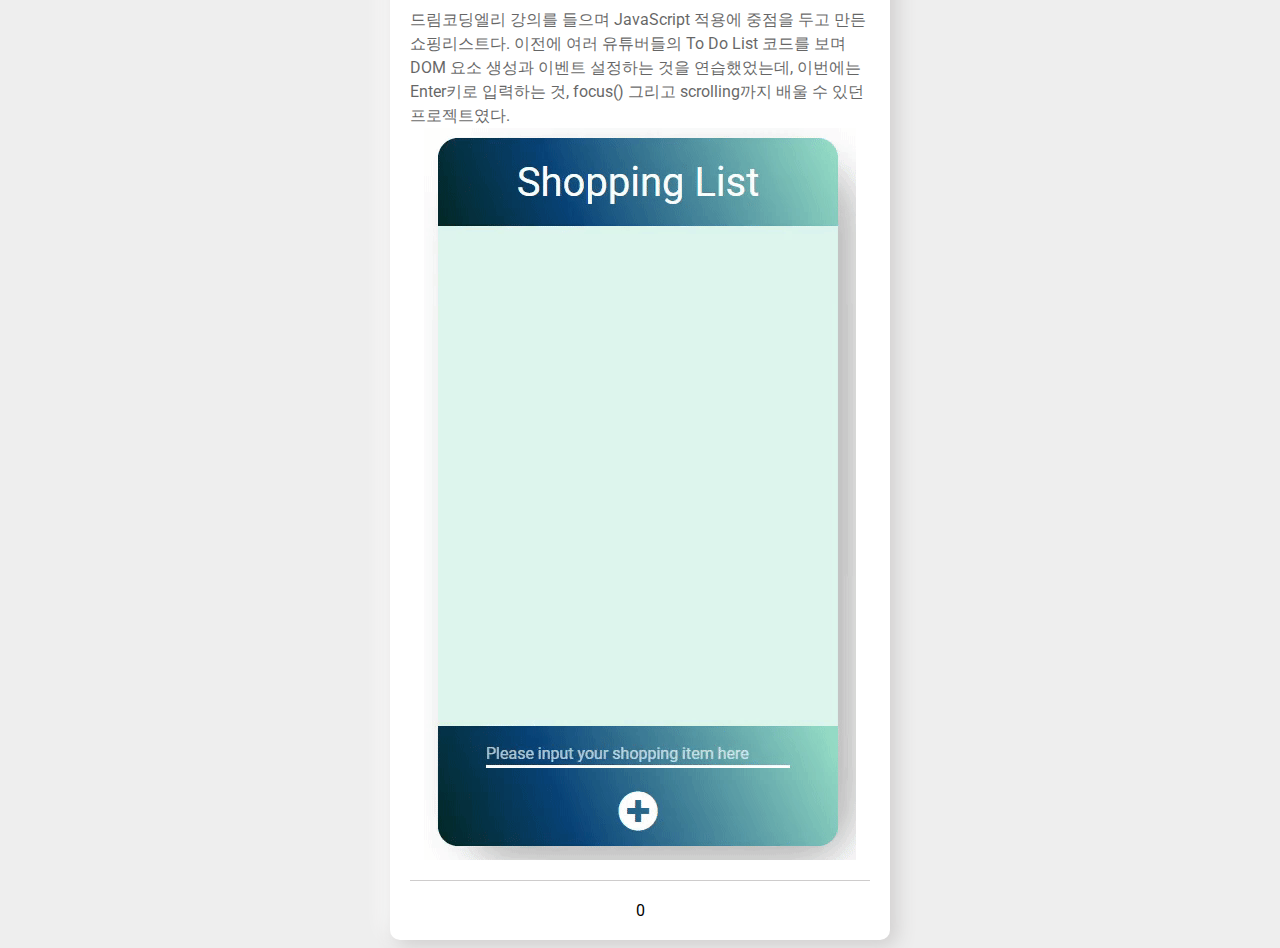
==== commit 70ee1a8d: "change gif file" ====
--- a/index.html
+++ b/index.html
@@ -357,7 +357,7 @@
 					><br /><br />드림코딩엘리 강의를 들으며 JavaScript 적용에 중점을 두고 만든 쇼핑리스트다. 이전에 여러 유튜버들의 To Do List 코드를 보며 DOM 요소 생성과 이벤트 설정하는 것을 연습했었는데, 이번에는 Enter키로 입력하는 것, focus() 그리고 scrolling까지 배울 수 있던 프로젝트였다.<br> </div>
 
 				<!-- img area -->
-				<video src="./assets/shopping list/Video/shopping list.mp4" autoplay loop></video>
+				<img src="./assets/shpping list.gif"></veo>
 				<div class="card__divider"></div>
 
 				<!-- footer -->
